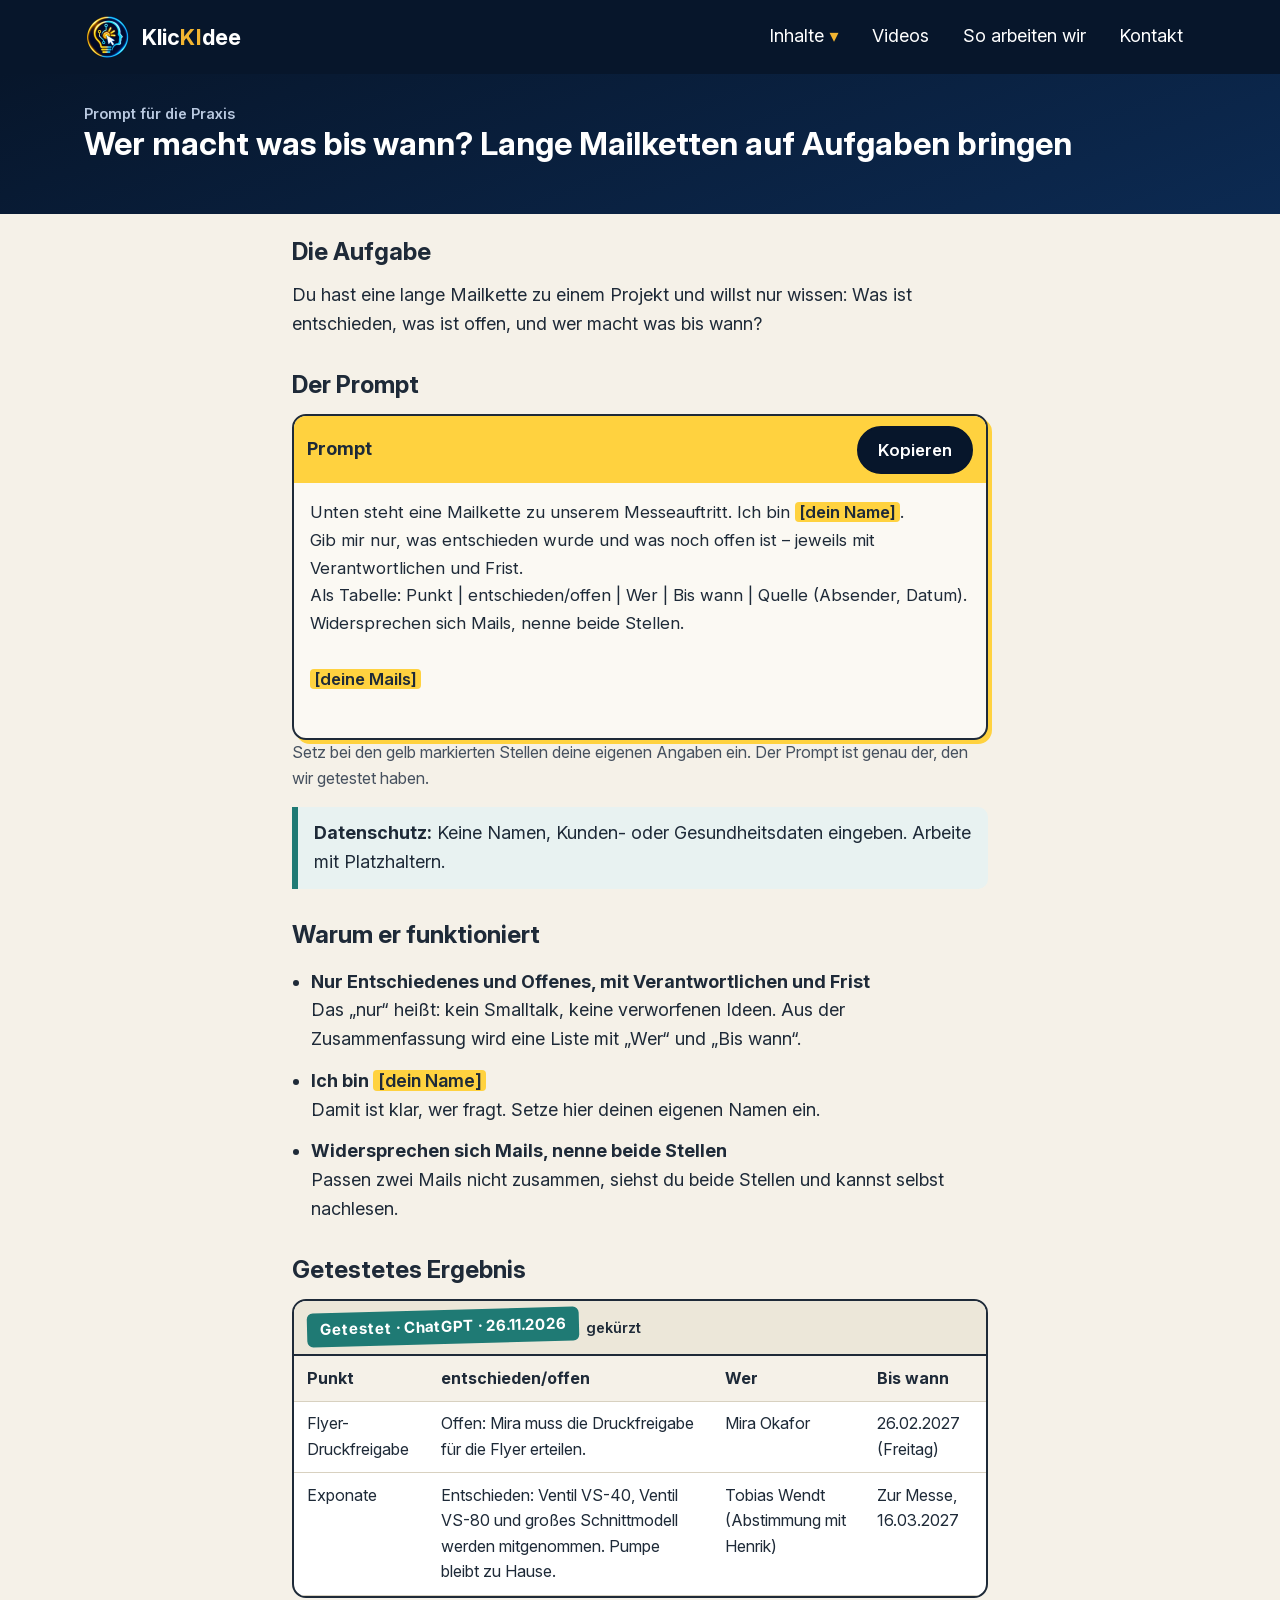
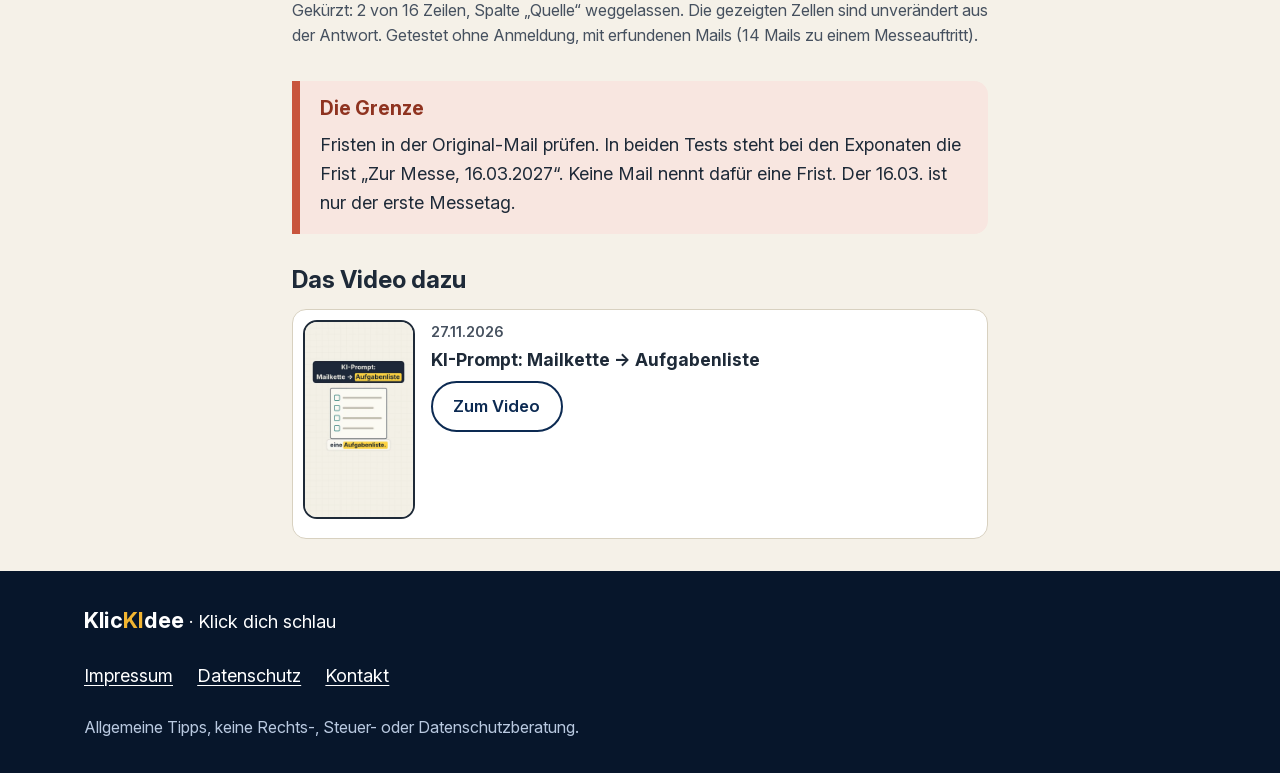
==== docs/inhalte/prompts/mailkette-aufgaben/index.html @ ba237675 "Homepage KlicKIdee: Aufbau nach Konzept v1.2 (Vorschau, noindex) Co-Authored-By: Claude Sonnet 5.5 <" ====
<!doctype html>
<html lang="de">
<head>
<meta charset="utf-8">
<meta name="viewport" content="width=device-width, initial-scale=1">
<meta http-equiv="Content-Security-Policy" content="default-src 'none'; img-src 'self'; font-src 'self'; style-src 'self'; script-src 'self'; frame-src https://www.youtube-nocookie.com; base-uri 'self'; form-action 'none'">
<title>Lange E-Mail-Kette auf Aufgaben bringen: Prompt zum Kopieren | KlicKIdee</title>
<meta name="description" content="Prompt, der aus einer langen Mailkette eine Tabelle mit Entschiedenem, Offenem, Verantwortlichen und Fristen macht. Getestet, mit Ergebnis und Grenze.">
<meta name="robots" content="noindex, nofollow">
<link rel="canonical" href="https://danielblessingbc-star.github.io/klickidee/inhalte/prompts/mailkette-aufgaben/">
<meta name="theme-color" content="#07162B">
<meta property="og:title" content="Lange E-Mail-Kette auf Aufgaben bringen: Prompt zum Kopieren | KlicKIdee"><meta property="og:description" content="Prompt, der aus einer langen Mailkette eine Tabelle mit Entschiedenem, Offenem, Verantwortlichen und Fristen macht. Getestet, mit Ergebnis und Grenze."><meta property="og:image" content="https://danielblessingbc-star.github.io/klickidee/assets/og-bild.webp"><meta property="og:locale" content="de_DE">
<link rel="icon" href="../../../assets/favicon-64.png" type="image/png">
<link rel="preload" href="../../../assets/fonts/InterVariable.woff2" as="font" type="font/woff2" crossorigin>
<link rel="stylesheet" href="../../../assets/style.css">
<script src="../../../assets/seite.js" defer></script>
</head>
<body class="">
<a class="skip" href="#inhalt">Zum Inhalt springen</a>
<header class="kopf"><div class="breit kopf-innen">
<a class="marke" href="../../../"><img src="../../../assets/symbol-192.webp" width="48" height="48" alt=""><span class="wortmarke">Klic<span class="ki">KI</span>dee</span></a>
<nav aria-label="Hauptmenü" class="menue">
<details class="inhalte"><summary>Inhalte</summary><div class="untermenue">
<a href="../../../inhalte/">Alle Inhalte</a><a href="../../../inhalte/prompts/" aria-current="page">Prompts</a><a href="../../../inhalte/skills/">Skills</a></div></details>
<a href="../../../videos/">Videos</a><a href="../../../so-arbeiten-wir/">So arbeiten wir</a><a href="../../../kontakt/">Kontakt</a>
</nav></div></header>
<main id="inhalt">
<article>
<section class="seitenkopf"><div class="breit"><p class="karte-thema karte-thema-hell">Prompt für die Praxis</p><h1>Wer macht was bis wann? Lange Mailketten auf Aufgaben bringen</h1></div></section>
<div class="breit schmal">
<section class="block"><h2>Die Aufgabe</h2><p>Du hast eine lange Mailkette zu einem Projekt und willst nur wissen: Was ist entschieden, was ist offen, und wer macht was bis wann?</p></section>
<section class="block"><h2>Der Prompt</h2>
<div class="prompt-karte"><div class="prompt-kopf"><span class="etikett">Prompt</span>
<button type="button" class="knopf kopieren" data-kopieren="prompt-text">Kopieren</button></div>
<pre id="prompt-text" class="prompt-text">Unten steht eine Mailkette zu unserem Messeauftritt. Ich bin <mark class="platzhalter">[dein Name]</mark>.
Gib mir nur, was entschieden wurde und was noch offen ist – jeweils mit Verantwortlichen und Frist.
Als Tabelle: Punkt | entschieden/offen | Wer | Bis wann | Quelle (Absender, Datum).
Widersprechen sich Mails, nenne beide Stellen.

<mark class="platzhalter">[deine Mails]</mark></pre>
<p class="kopiert" role="status" aria-live="polite"></p></div>
<p class="klein-text">Setz bei den gelb markierten Stellen deine eigenen Angaben ein. Der Prompt ist genau der, den wir getestet haben.</p>
<p class="datenschutz-hinweis"><strong>Datenschutz:</strong> Keine Namen, Kunden- oder Gesundheitsdaten eingeben. Arbeite mit Platzhaltern.</p>
</section>
<section class="block"><h2>Warum er funktioniert</h2><ul class="warum"><li><strong>Nur Entschiedenes und Offenes, mit Verantwortlichen und Frist</strong><br>Das „nur“ heißt: kein Smalltalk, keine verworfenen Ideen. Aus der Zusammenfassung wird eine Liste mit „Wer“ und „Bis wann“.</li><li><strong>Ich bin <mark class="platzhalter">[dein Name]</mark></strong><br>Damit ist klar, wer fragt. Setze hier deinen eigenen Namen ein.</li><li><strong>Widersprechen sich Mails, nenne beide Stellen</strong><br>Passen zwei Mails nicht zusammen, siehst du beide Stellen und kannst selbst nachlesen.</li></ul></section>
<section class="block"><h2>Getestetes Ergebnis</h2>
<div class="ergebnis"><div class="ergebnis-kopf"><span class="stempel">Getestet · ChatGPT · 26.11.2026</span><span class="gekuerzt">gekürzt</span></div>
<div class="tabelle-rahmen" tabindex="0" role="region" aria-label="Ergebnis-Tabelle, seitlich scrollbar"><table><thead><tr><th scope="col">Punkt</th><th scope="col">entschieden/offen</th><th scope="col">Wer</th><th scope="col">Bis wann</th></tr></thead><tbody><tr><td>Flyer-Druckfreigabe</td><td>Offen: Mira muss die Druckfreigabe für die Flyer erteilen.</td><td>Mira Okafor</td><td>26.02.2027 (Freitag)</td></tr><tr><td>Exponate</td><td>Entschieden: Ventil VS-40, Ventil VS-80 und großes Schnittmodell werden mitgenommen. Pumpe bleibt zu Hause.</td><td>Tobias Wendt (Abstimmung mit Henrik)</td><td>Zur Messe, 16.03.2027</td></tr></tbody></table></div></div>
<p class="klein-text">Gekürzt: 2 von 16 Zeilen, Spalte „Quelle“ weggelassen. Die gezeigten Zellen sind unverändert aus der Antwort. Getestet ohne Anmeldung, mit erfundenen Mails (14 Mails zu einem Messeauftritt).</p></section>
<section class="block"><div class="grenze"><h2>Die Grenze</h2><p>Fristen in der Original-Mail prüfen. In beiden Tests steht bei den Exponaten die Frist „Zur Messe, 16.03.2027“. Keine Mail nennt dafür eine Frist. Der 16.03. ist nur der erste Messetag.</p></div></section>
<section class="block"><h2>Das Video dazu</h2><article class="karte karte-video karte-quer"><a class="vorschau" href="../../../videos/mailkette-aufgaben/"><img src="../../../assets/vorschau-short1.webp" width="540" height="960" loading="lazy" alt="Titelbild: KI-Prompt: Mailkette → Aufgabenliste, daneben eine Liste mit vier Kästchen"></a><div><p class="karte-thema">27.11.2026</p><h3><a href="../../../videos/mailkette-aufgaben/">KI-Prompt: Mailkette → Aufgabenliste</a></h3><a class="knopf knopf-hell" href="../../../videos/mailkette-aufgaben/">Zum Video</a></div></article></section>

</div></article>
</main>
<footer class="fuss"><div class="breit">
<p class="fuss-marke"><span class="wortmarke">Klic<span class="ki">KI</span>dee</span> · Klick dich schlau</p>
<p class="fuss-links"><a href="../../../impressum/">Impressum</a> <a href="../../../datenschutz/">Datenschutz</a> <a href="../../../kontakt/">Kontakt</a></p>
<p class="fuss-hinweis">Allgemeine Tipps, keine Rechts-, Steuer- oder Datenschutzberatung.</p>
</div></footer>
</body>
</html>
---- docs/assets/style.css ----
@font-face{font-family:"Inter";src:url("fonts/InterVariable.woff2") format("woff2");font-weight:100 900;font-style:normal;font-display:swap}
:root{--nacht:#07162B;--marine:#0C2A52;--gold:#F2B531;--dgold:#D9A21B;--hell:#2E8BFF;--blaugrau:#B9C9E0;--papier:#F5F1E8;--tinte:#1E2A38;--gelb:#FFD23F;--petrol:#1F7A74;--ziegel:#C8553D;--ziegel-dunkel:#8F3320;--ziegel-hell:#F8E6E0;--karte:#FFFFFF;--linie:#D8D1C0;--r:14px}
*{box-sizing:border-box}
html{-webkit-text-size-adjust:100%}
body{margin:0;font:400 1.125rem/1.6 "Inter",system-ui,-apple-system,"Segoe UI",Roboto,sans-serif;background:var(--papier);color:var(--tinte)}
img{max-width:100%;height:auto;display:block}
a{color:var(--marine);text-underline-offset:.18em}
a:hover{color:var(--nacht)}
:focus-visible{outline:3px solid var(--hell);outline-offset:3px;border-radius:4px}
.skip{position:absolute;left:-999px;top:0;background:var(--gold);color:var(--nacht);padding:.75rem 1rem;z-index:99}
.skip:focus{left:0}
.breit{max-width:72rem;margin:0 auto;padding:0 1.25rem}
.schmal{max-width:46rem}
h1,h2,h3{line-height:1.2;margin:0 0 .6em;font-weight:700}
h1{font-size:2rem}h2{font-size:1.5rem}h3{font-size:1.2rem}
p{margin:0 0 1em}
.klein-text{font-size:1rem;color:#46515F}
.klein{font-size:1.1rem}
/* Kopf */
.kopf{background:var(--nacht);color:#fff}
.kopf-innen{display:flex;flex-wrap:wrap;align-items:center;gap:.5rem 1.5rem;padding-top:.75rem;padding-bottom:.75rem}
.marke{display:flex;align-items:center;gap:.6rem;text-decoration:none;color:#fff}
.wortmarke{font-weight:700;font-size:1.35rem;letter-spacing:.01em}
.ki{color:var(--gold)}
.menue{display:flex;flex-wrap:wrap;gap:.25rem .5rem;margin-left:auto;align-items:center}
.menue a,.menue summary{color:#fff;text-decoration:none;padding:.65rem .8rem;border-radius:8px;display:inline-block;cursor:pointer;min-height:44px}
.menue a:hover,.menue summary:hover{background:var(--marine)}
.menue a[aria-current]{box-shadow:inset 0 -3px 0 var(--gold)}
.inhalte{position:relative}
.inhalte summary{list-style:none}
.inhalte summary::-webkit-details-marker{display:none}
.inhalte summary::after{content:" ▾";color:var(--gold)}
.untermenue{display:flex;flex-direction:column;background:var(--marine);border-radius:10px;padding:.35rem;min-width:12rem;margin-top:.25rem}
@media(min-width:48rem){.untermenue{position:absolute;z-index:10;top:100%;left:0;box-shadow:0 8px 24px rgba(0,0,0,.35)}}
/* Knöpfe */
.knopf{display:inline-block;background:var(--gold);color:var(--nacht);font:600 1.05rem/1.2 "Inter",sans-serif;padding:.85rem 1.3rem;border-radius:999px;border:2px solid var(--gold);text-decoration:none;cursor:pointer;min-height:48px}
.knopf:hover{background:var(--dgold);border-color:var(--dgold);color:var(--nacht)}
.knopf-hell{background:transparent;border-color:var(--marine);color:var(--marine)}
.knopf-hell:hover{background:var(--marine);border-color:var(--marine);color:#fff}
.knopf-dunkel{background:transparent;border-color:var(--blaugrau);color:#fff}
.knopf-dunkel:hover{background:var(--marine);border-color:#fff;color:#fff}
.knoepfe{display:flex;flex-wrap:wrap;gap:.75rem;margin-top:1.25rem}
/* Held */
.held{background:linear-gradient(160deg,var(--nacht),var(--marine));color:#fff;padding:2rem 0 2.5rem}
.held .breit{display:flex;flex-direction:column;gap:1.5rem;align-items:flex-start}
.held-logo{width:140px;height:140px;border-radius:50%}
.held h1{font-size:2.4rem;margin-bottom:.2em}
.held-zeile{font-size:1.35rem;font-weight:600;color:var(--gold);margin-bottom:.6em}
.held-text{color:var(--blaugrau);max-width:40rem}
@media(min-width:48rem){.held .breit{flex-direction:row;align-items:center;gap:3rem}.held-logo{width:240px;height:240px}.held h1{font-size:3.2rem}}
.seitenkopf{background:linear-gradient(160deg,var(--nacht),var(--marine));color:#fff;padding:1.75rem 0 2rem;margin-bottom:1.5rem}
.seitenkopf p{color:var(--blaugrau);max-width:40rem;margin-bottom:0}
.seitenkopf .knoepfe{margin-top:1.25rem}
.karte-thema{font-size:.9rem;font-weight:600;color:#46515F;margin-bottom:.4rem;text-transform:none}
.karte-thema-hell{color:var(--gold)}
/* Abschnitte */
.abschnitt{padding:2rem 0}
.abschnitt-dunkel{background:var(--marine);color:#fff}
.abschnitt-dunkel a{color:#fff}
.abschnitt-dunkel a.kachel-link{color:var(--tinte)}
.drei,.zwei{display:grid;gap:1rem}
@media(min-width:48rem){.drei{grid-template-columns:repeat(3,1fr)}.zwei{grid-template-columns:repeat(2,1fr)}}
.kachel{background:var(--karte);border:1px solid var(--linie);border-radius:var(--r);padding:1.25rem;color:var(--tinte)}
.kachel p:last-child{margin-bottom:0}
.kachel-link{display:block;text-decoration:none;border:2px solid var(--tinte)}
.kachel-link:hover{background:#FFFBEA;color:var(--tinte)}
.nr{display:inline-flex;align-items:center;justify-content:center;width:2.2rem;height:2.2rem;background:var(--gelb);border-radius:50%;font-weight:700;margin-bottom:.5rem}
/* Neuestes */
.neuestes{padding:2rem 0 .5rem}
.neuestes-raster{display:grid;gap:2rem}
@media(min-width:60rem){.neuestes-raster{grid-template-columns:1fr 1fr;align-items:start}}
.gross-video{display:grid;gap:1rem;grid-template-columns:minmax(0,11rem) 1fr;align-items:start}
@media(max-width:36rem){.gross-video{grid-template-columns:1fr}.gross-video .vorschau{max-width:14rem}}
.vorschau{display:block;border-radius:var(--r);overflow:hidden;border:2px solid var(--tinte);background:#fff;aspect-ratio:9/16}
.vorschau img{width:100%;height:100%;object-fit:cover}
/* Karten */
.karten{display:grid;gap:1rem;grid-template-columns:repeat(auto-fill,minmax(min(100%,17rem),1fr))}
.karten-video{grid-template-columns:repeat(auto-fill,minmax(min(100%,11rem),1fr))}
.karte{background:var(--karte);border:1px solid var(--linie);border-radius:var(--r);padding:1.1rem;display:flex;flex-direction:column;gap:.1rem}
.karte h3{font-size:1.1rem}
.karte h3 a{color:var(--tinte);text-decoration:none}
.karte h3 a:hover{text-decoration:underline}
.karte .knopf{margin-top:auto;align-self:flex-start}
.karte-video{padding:.6rem}
.karte-video .vorschau{margin-bottom:.6rem}
.karte-quer{flex-direction:row;gap:1rem;align-items:flex-start}
.karte-quer .vorschau{width:7rem;flex:none}
/* Filter */
.filter{background:var(--karte);border:1px solid var(--linie);border-radius:var(--r);padding:1rem;margin-bottom:1.25rem}
.filter fieldset{border:0;padding:0;margin:.75rem 0 0}
.filter legend,.suche{font-weight:600;font-size:1rem;padding:0;display:block;margin-bottom:.35rem}
.filter input[type=search]{width:100%;font:inherit;padding:.75rem;border:2px solid var(--tinte);border-radius:10px;background:#fff;color:var(--tinte);min-height:48px}
.chips{display:flex;flex-wrap:wrap;gap:.5rem}
.chip{font:600 1rem/1.2 "Inter",sans-serif;padding:.6rem .95rem;border-radius:999px;border:2px solid var(--marine);background:#fff;color:var(--marine);cursor:pointer;min-height:44px}
.chip[aria-pressed=true]{background:var(--marine);color:#fff}
.leer{font-weight:600}
[hidden]{display:none!important}
/* Prompt-Seite */
.block{margin-bottom:2rem}
.prompt-karte{background:#FBF9F3;border:2px solid var(--tinte);border-radius:var(--r);overflow:hidden;box-shadow:4px 4px 0 var(--gelb)}
.prompt-kopf{display:flex;align-items:center;justify-content:space-between;gap:1rem;padding:.6rem .8rem;background:var(--gelb);color:var(--tinte)}
.etikett{font-weight:700}
.prompt-kopf .knopf{background:var(--nacht);border-color:var(--nacht);color:#fff;padding:.65rem 1.2rem}
.prompt-kopf .knopf:hover{background:var(--marine);border-color:var(--marine);color:#fff}
.prompt-text{margin:0;padding:1rem;white-space:pre-wrap;word-wrap:break-word;font:400 1.05rem/1.65 "Inter",sans-serif}
.platzhalter{background:var(--gelb);color:var(--tinte);padding:0 .25em;border-radius:4px;font-weight:600}
.kopiert{min-height:1.6em;margin:0;padding:0 1rem .6rem;font-weight:600;color:var(--petrol)}
.datenschutz-hinweis{border-left:6px solid var(--petrol);background:#E8F2F1;padding:.75rem 1rem;border-radius:0 10px 10px 0}
.warum{padding-left:1.2rem}.warum li{margin-bottom:.8rem}
.ergebnis{border:2px solid var(--tinte);border-radius:var(--r);background:#fff;overflow:hidden}
.ergebnis-kopf{display:flex;flex-wrap:wrap;gap:.5rem;align-items:center;padding:.6rem .8rem;background:#ECE7D9;border-bottom:2px solid var(--tinte)}
.stempel{background:var(--petrol);color:#fff;font-weight:700;font-size:.95rem;padding:.3rem .8rem;border-radius:6px;transform:rotate(-1.5deg);display:inline-block}
.gekuerzt{font-size:.9rem;font-weight:600}
.tabelle-rahmen{overflow-x:auto}
table{border-collapse:collapse;width:100%;min-width:34rem;font-size:1rem}
th,td{text-align:left;vertical-align:top;padding:.6rem .8rem;border-bottom:1px solid var(--linie)}
th{background:#F5F1E8}
.grenze{background:var(--ziegel-hell);border-left:8px solid var(--ziegel);border-radius:0 var(--r) var(--r) 0;padding:1rem 1.25rem}
.grenze h2{color:var(--ziegel-dunkel);font-size:1.2rem}
.grenze p{margin:0}
/* Player */
.player{max-width:24rem;margin:0 auto}
.player-start{position:relative;display:block;width:100%;padding:0;border:2px solid var(--tinte);border-radius:var(--r);overflow:hidden;cursor:pointer;background:#fff;aspect-ratio:9/16}
.player-start img{width:100%;height:100%;object-fit:cover}
.abspielen{position:absolute;left:50%;bottom:1.2rem;transform:translateX(-50%);display:flex;align-items:center;gap:.4rem;background:var(--nacht);color:#fff;font:700 1.1rem/1 "Inter",sans-serif;padding:.7rem 1.3rem .7rem .8rem;border-radius:999px}
.player iframe{width:100%;aspect-ratio:9/16;border:2px solid var(--tinte);border-radius:var(--r);display:block}
.player-hinweis{font-size:1rem;margin-top:.75rem;color:#46515F}
/* Plattformen */
.plattformen{list-style:none;padding:0;margin:0;display:flex;flex-wrap:wrap;gap:.6rem}
.plattform{display:inline-flex;align-items:center;gap:.5rem;padding:.6rem 1rem;border:2px solid var(--marine);border-radius:999px;text-decoration:none;font-weight:600;color:var(--marine);background:#fff;min-height:48px}
.plattform:hover{background:var(--marine);color:#fff}
/* Text und Recht */
.text{padding-bottom:2rem}
.text h2{margin-top:1.6em}
.recht h2{font-size:1.25rem}
.recht code{background:#ECE7D9;padding:.05em .3em;border-radius:4px;font-size:.95em;word-break:break-all}
.recht a,.text a{word-break:break-word}
/* Fuß */
.fuss{background:var(--nacht);color:var(--blaugrau);padding:2rem 0;margin-top:2rem}
.fuss a{color:#fff;margin-right:1.2rem;display:inline-block;padding:.4rem 0}
.fuss-marke{color:#fff}
.fuss-hinweis{font-size:1rem;margin:0}
@media(prefers-reduced-motion:no-preference){.kachel-link,.knopf,.chip{transition:background .15s}}
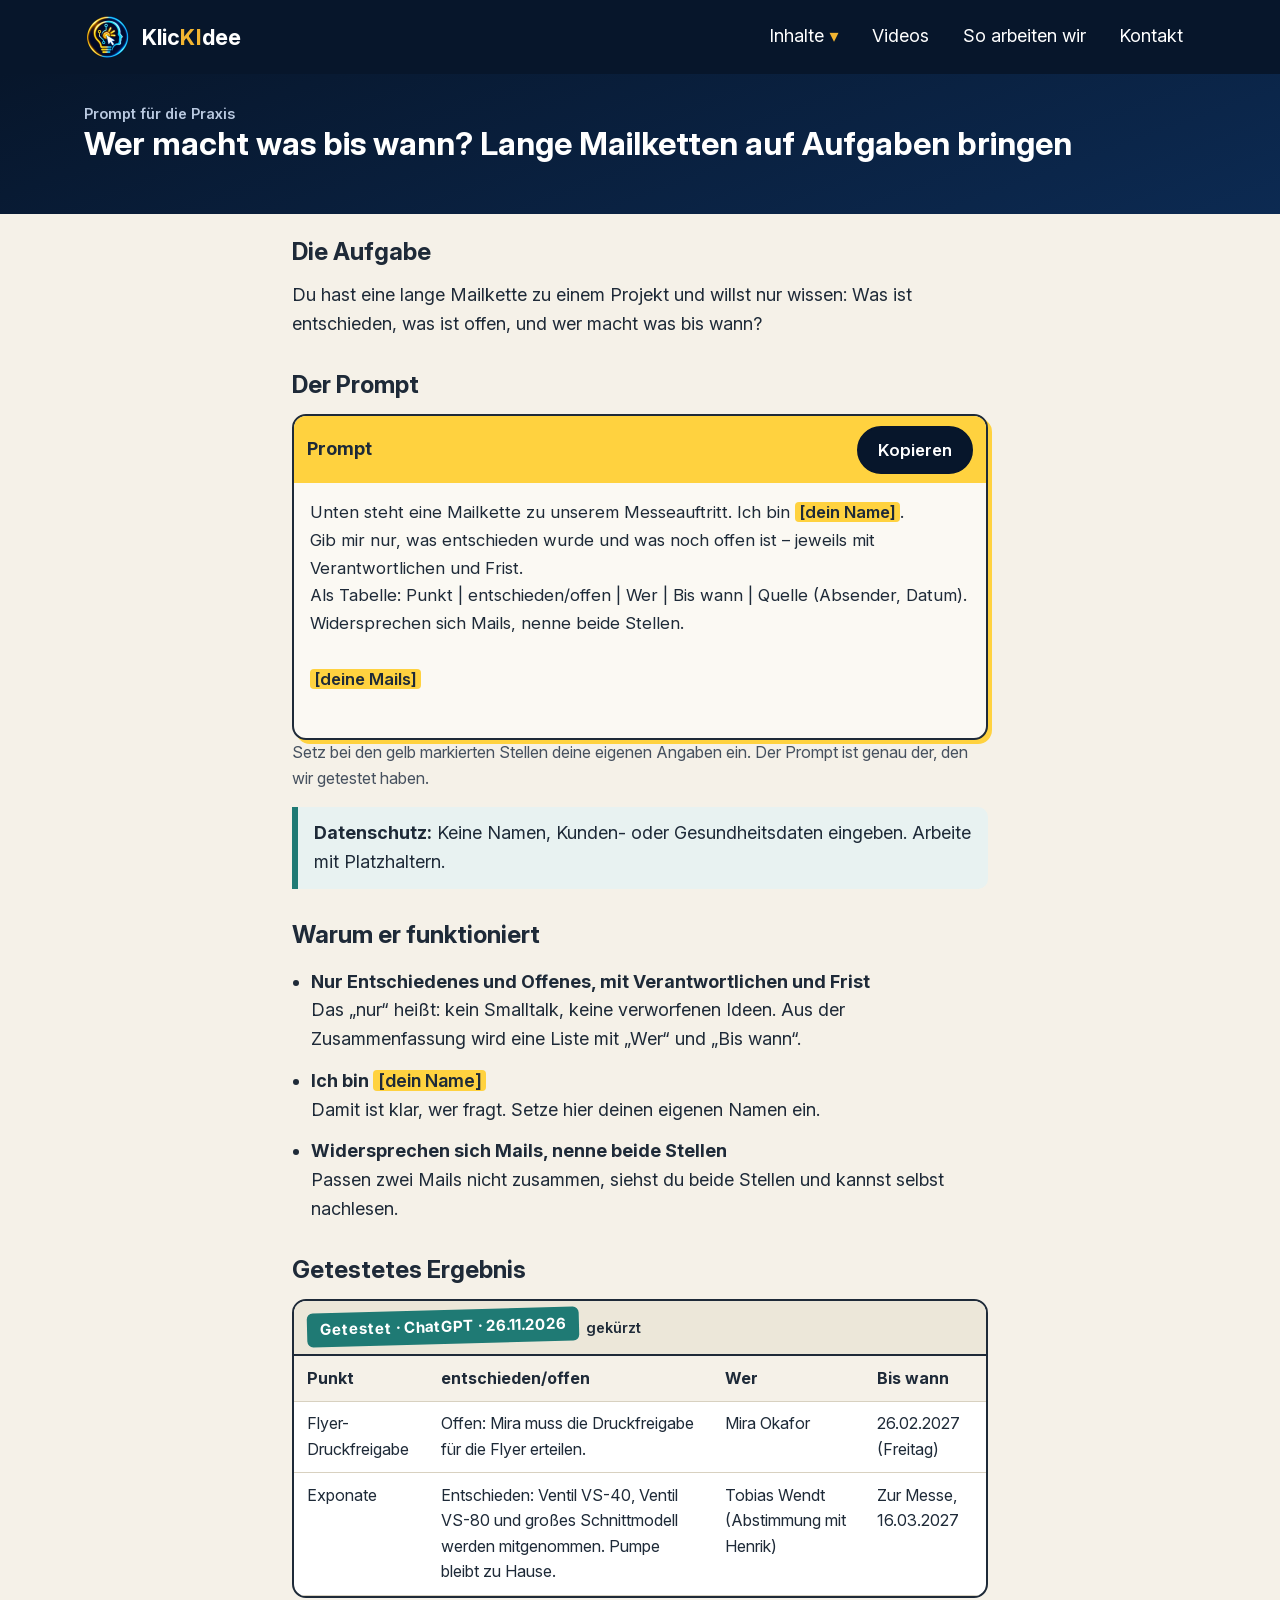
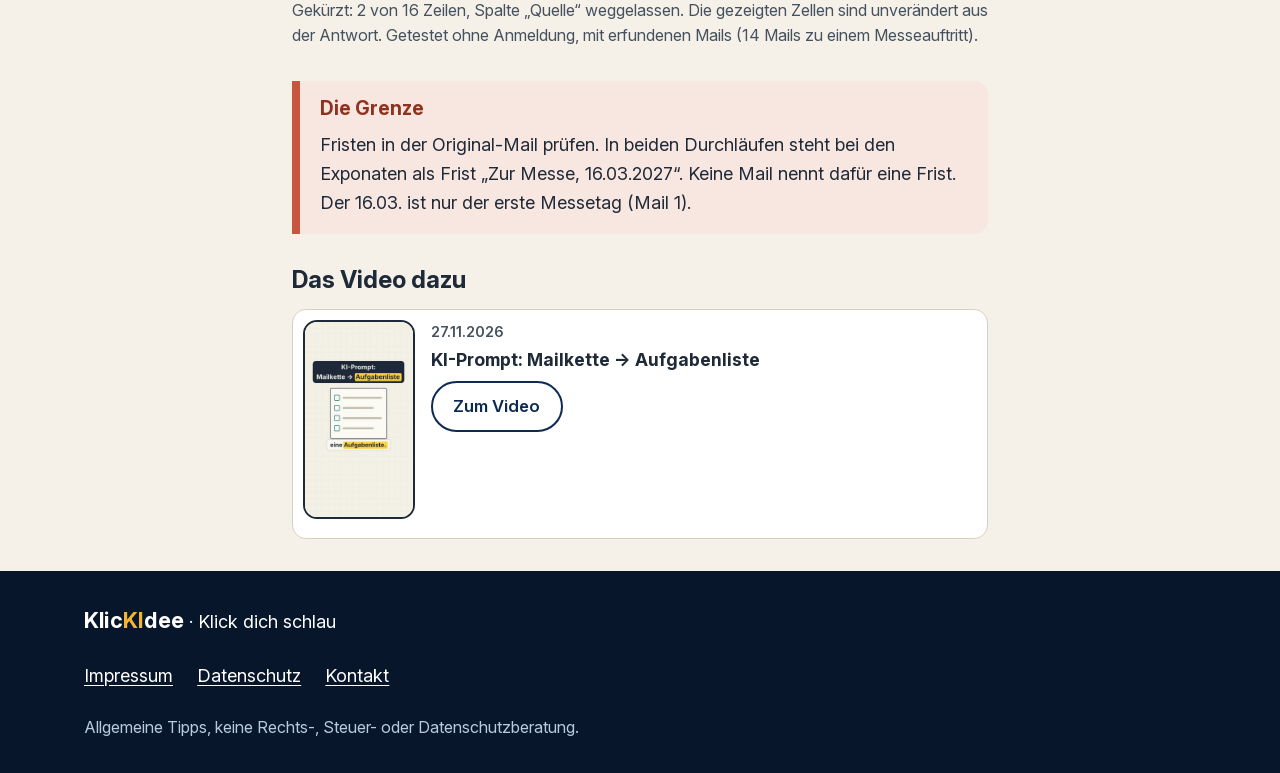
==== commit 39b7a1d1: "Short 1: Satz zur Grenze wörtlich aus dem Prompt-Test (MED-115) Co-Authored-By: Claude Sonnet 5.5 <n" ====
--- a/docs/inhalte/prompts/mailkette-aufgaben/index.html
+++ b/docs/inhalte/prompts/mailkette-aufgaben/index.html
@@ -47,7 +47,7 @@
 <div class="ergebnis"><div class="ergebnis-kopf"><span class="stempel">Getestet · ChatGPT · 26.11.2026</span><span class="gekuerzt">gekürzt</span></div>
 <div class="tabelle-rahmen" tabindex="0" role="region" aria-label="Ergebnis-Tabelle, seitlich scrollbar"><table><thead><tr><th scope="col">Punkt</th><th scope="col">entschieden/offen</th><th scope="col">Wer</th><th scope="col">Bis wann</th></tr></thead><tbody><tr><td>Flyer-Druckfreigabe</td><td>Offen: Mira muss die Druckfreigabe für die Flyer erteilen.</td><td>Mira Okafor</td><td>26.02.2027 (Freitag)</td></tr><tr><td>Exponate</td><td>Entschieden: Ventil VS-40, Ventil VS-80 und großes Schnittmodell werden mitgenommen. Pumpe bleibt zu Hause.</td><td>Tobias Wendt (Abstimmung mit Henrik)</td><td>Zur Messe, 16.03.2027</td></tr></tbody></table></div></div>
 <p class="klein-text">Gekürzt: 2 von 16 Zeilen, Spalte „Quelle“ weggelassen. Die gezeigten Zellen sind unverändert aus der Antwort. Getestet ohne Anmeldung, mit erfundenen Mails (14 Mails zu einem Messeauftritt).</p></section>
-<section class="block"><div class="grenze"><h2>Die Grenze</h2><p>Fristen in der Original-Mail prüfen. In beiden Tests steht bei den Exponaten die Frist „Zur Messe, 16.03.2027“. Keine Mail nennt dafür eine Frist. Der 16.03. ist nur der erste Messetag.</p></div></section>
+<section class="block"><div class="grenze"><h2>Die Grenze</h2><p>Fristen in der Original-Mail prüfen. In beiden Durchläufen steht bei den Exponaten als Frist „Zur Messe, 16.03.2027“. Keine Mail nennt dafür eine Frist. Der 16.03. ist nur der erste Messetag (Mail 1).</p></div></section>
 <section class="block"><h2>Das Video dazu</h2><article class="karte karte-video karte-quer"><a class="vorschau" href="../../../videos/mailkette-aufgaben/"><img src="../../../assets/vorschau-short1.webp" width="540" height="960" loading="lazy" alt="Titelbild: KI-Prompt: Mailkette → Aufgabenliste, daneben eine Liste mit vier Kästchen"></a><div><p class="karte-thema">27.11.2026</p><h3><a href="../../../videos/mailkette-aufgaben/">KI-Prompt: Mailkette → Aufgabenliste</a></h3><a class="knopf knopf-hell" href="../../../videos/mailkette-aufgaben/">Zum Video</a></div></article></section>
 
 </div></article>
